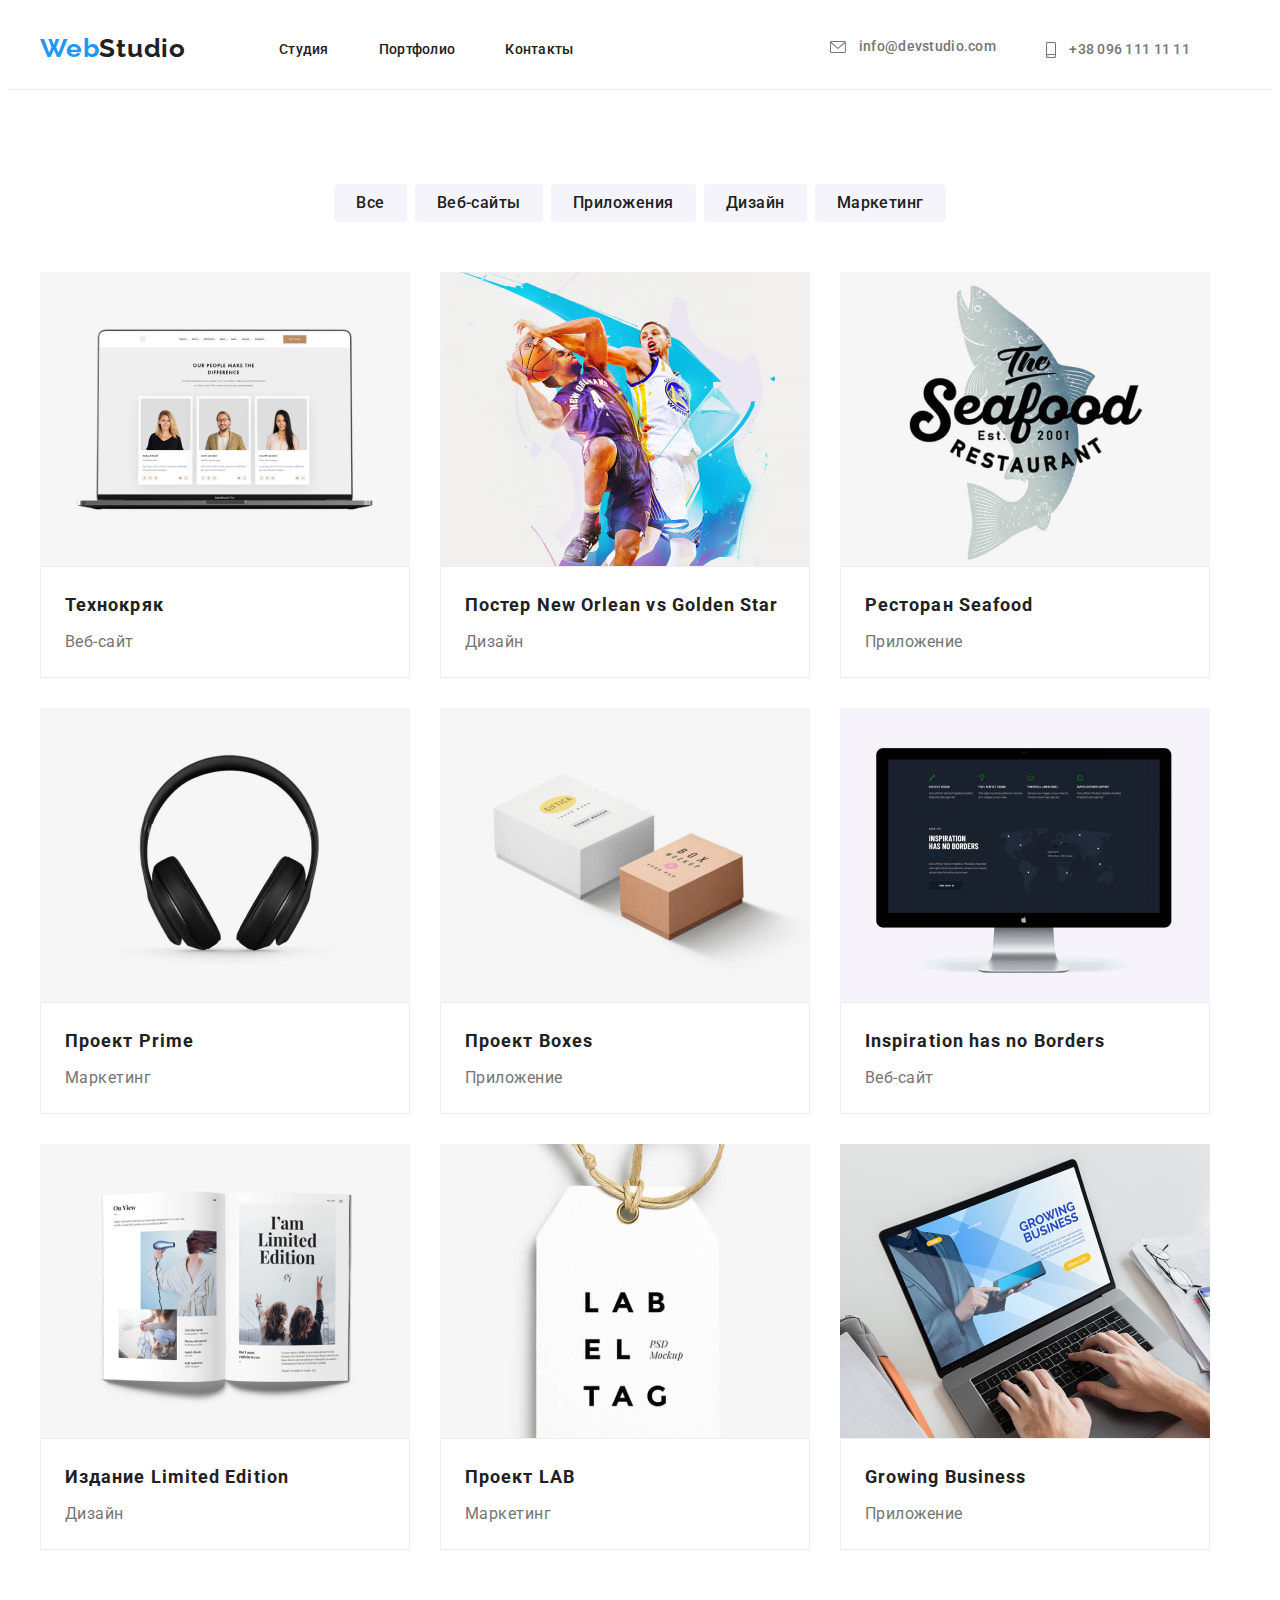
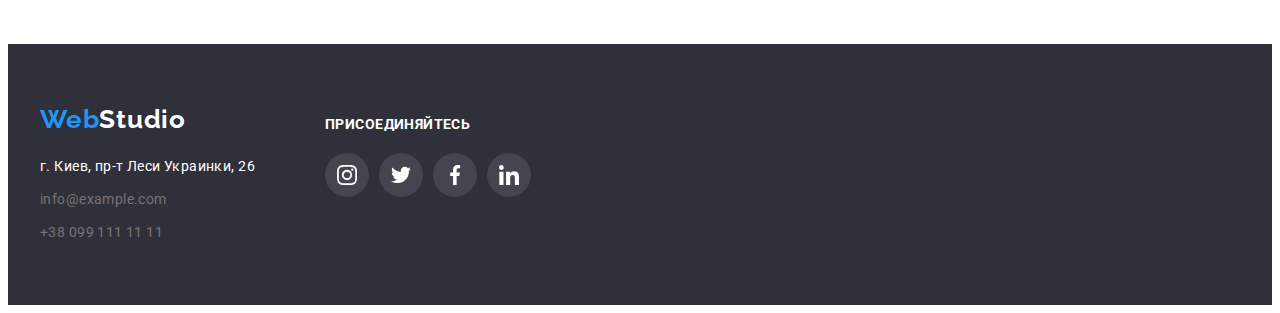
==== portfolio.html @ 6d0e6f1e "Icons" ====
<!DOCTYPE html>
<html lang="ru">
<head>
    <meta charset="UTF-8">
    <meta http-equiv="X-UA-Compatible" content="IE=edge">
    <meta name="viewport" content="width=device-width, initial-scale=1.0">
    <title>Document</title>
    <link rel="preconnect" href="https://fonts.googleapis.com">
    <link rel="preconnect" href="https://fonts.gstatic.com" crossorigin>
    <link
        href="https://fonts.googleapis.com/css2?family=Raleway:wght@700&family=Roboto:wght@400;500;700;900&display=swap"
        rel="stylesheet">
    <link rel="stylesheet" href="https://cdnjs.cloudflare.com/ajax/libs/modern-normalize/1.1.0/modern-normalize.min.css"
        integrity="sha512-wpPYUAdjBVSE4KJnH1VR1HeZfpl1ub8YT/NKx4PuQ5NmX2tKuGu6U/JRp5y+Y8XG2tV+wKQpNHVUX03MfMFn9Q=="
        crossorigin="anonymous" referrerpolicy="no-referrer" />
    <link rel="stylesheet" href="./css/style.css">
</head>    
<body>
    <header class="header">
        <div class="container">
            <nav class="header-navigation">
                <a href="" class="header-logo link" lang="en">Web<span class="header-studio">Studio</span></a>
                <ul class="header-list list">
                    <li class="header-item">
                        <a href="./index.html" class="header-link link">Студия</a>
                    </li>
                    <li class="header-item">
                        <a href="" class="header-link link">Портфолио</a>
                    </li>
                    <li class="header-item">
                        <a href="" class="header-link link">Контакты</a>
                    </li>
                </ul>
            </nav>
            <ul class="header-contacts list">
                <li class="header-contacts-item">
                    <a href="mailto:info@devstudio.com" class="header-mail link">
                        <svg class="header-contacts-icon" width="16" height="12">
                            <use href="./images/sprite.svg#icon-envelope"></use>
                        </svg>
                    info@devstudio.com</a>
                </li>
                <li>
                    <a href="tel:+380961111111" class="header-tel link">
                        <a href="mailto:info@devstudio.com" class="header-mail link">
                            <svg class="header-contacts-icon" width="10" height="16">
                                <use href="./images/sprite.svg#icon-smartphone"></use>
                            </svg>
                    +38 096 111 11 11</a>
                </li>
            </ul>
        </div>
    </header>
    <main>
        <section class="portfolio">
            <div class="container">
                <!--спрятать с помощью css-->
                <h1 class="visually-hidden">Портфолио</h1>
                <ul class="portfolio-filter-list list">
                    <li class="portfolio-filter-item">
                    <button type="button" class="portfolio-filter-button">Все</button>
                    </li>
                    <li class="portfolio-filter-item">
                        <button type="button" class="portfolio-filter-button">Веб-сайты</button>
                    </li>
                    <li class="portfolio-filter-item">
                        <button type="button" class="portfolio-filter-button">Приложения</button>
                    </li>
                    <li class="portfolio-filter-item">
                        <button type="button" class="portfolio-filter-button">Дизайн</button>
                    </li>
                    <li class="portfolio-filter-item">
                        <button type="button" class="portfolio-filter-button">Маркетинг</button>
                    </li>
                </ul>   
                <ul class="portfolio-example-list list">
                    <li class="portfolio-example-item">
                        <img src="./images/portfolio-items/img-1.jpg" class="portfolio-example-img" alt="Открытый ноутбук" width="370" height="294">
                        <div class="portfolio-example-text">
                            <h2 class="portfolio-example-name">Технокряк</h2>
                            <p class="portfolio-example-category">Веб-сайт</p>
                        </div>
                    </li>
                    <li class="portfolio-example-item">
                        <img src="./images/portfolio-items/img-2.jpg" class="portfolio-example-img" alt="Два баскетболиста борятся за мяч" width="370" height="294">
                        <div class="portfolio-example-text">
                            <h2 lang="en" class="portfolio-example-name">Постер New Orlean vs Golden Star</h2>
                            <p class="portfolio-example-category">Дизайн</p>
                        </div>
                    </li>
                    <li class="portfolio-example-item">
                        <img src="./images/portfolio-items/img-3.jpg" class="portfolio-example-img" alt="Рыба логотип ресторана" width="370" height="294">
                        <div class="portfolio-example-text">
                            <h2 lang="en" class="portfolio-example-name">Ресторан Seafood</h2>
                            <p class="portfolio-example-category">Приложение</p>
                        </div>
                    </li>
                    <li class="portfolio-example-item">
                        <img src="./images/portfolio-items/img-4.jpg" class="portfolio-example-img" alt="Наушники" width="370" height="294">
                        <div class="portfolio-example-text">
                            <h2 lang="en" class="portfolio-example-name">Проект Prime</h2>
                            <p class="portfolio-example-category">Маркетинг</p>
                        </div>
                    </li>
                    <li class="portfolio-example-item">
                        <img src="./images/portfolio-items/img-5.jpg" class="portfolio-example-img" alt="Две подарочные коробочки" width="370" height="294">
                        <div class="portfolio-example-text">
                            <h2 lang="en" class="portfolio-example-name">Проект Boxes</h2>
                            <p class="portfolio-example-category">Приложение</p>
                        </div>
                    </li>
                    <li class="portfolio-example-item">
                        <img src="./images/portfolio-items/img-6.jpg" class="portfolio-example-img" alt="Монитор" width="370" height="294">
                        <div class="portfolio-example-text">
                            <h2 lang="en" class="portfolio-example-name">Inspiration has no Borders</h2>
                            <p class="portfolio-example-category">Веб-сайт</p>
                        </div>
                    </li>
                    <li class="portfolio-example-item">
                        <img src="./images/portfolio-items/img-7.jpg" class="portfolio-example-img" alt="Открытая книга" width="370" height="294">
                        <div class="portfolio-example-text">
                            <h2 lang="en" class="portfolio-example-name">Издание Limited Edition</h2>
                            <p class="portfolio-example-category">Дизайн</p>
                        </div>
                    </li>
                    <li class="portfolio-example-item">
                        <img src="./images/portfolio-items/img-8.jpg" class="portfolio-example-img" alt="Бирка" width="370" height="294">
                        <div class="portfolio-example-text">
                            <h2 lang="en" class="portfolio-example-name">Проект LAB</h2>
                            <p class="portfolio-example-category">Маркетинг</p>
                        </div>
                    </li>
                    <li class="portfolio-example-item">
                        <img src="./images/portfolio-items/img-9.jpg" class="portfolio-example-img" alt="Ноутбук за которым работают" width="370" height="294">
                        <div class="portfolio-example-text">
                            <h2 lang="en" class="portfolio-example-name">Growing Business</h2>
                            <p class="portfolio-example-category">Приложение</p>
                        </div>
                    </li>
                </ul>
                </div>
        </section>
        
    </main>
    <footer class="footer">
        <div class="container">
            <div class="footer-logo-address">
                <a href="" class="footer-logo link" lang="en">Web<span class="footer-studio">Studio</span></a>
                <address class="address">
                    <ul class="address-list list">
                        <li class="address-item">
                            <a href="https://goo.gl/maps/ack8c37ZbApfRKhZ8" class="address-map link" target="_blank"
                                rel="noopener noreferrer">г. Киев, пр-т Леси Украинки, 26</a>
                        </li>
                        <li class="address-item">
                            <a href="mailto:info@example.com" class="address-mail link">info@example.com</a>
                        </li>
                        <li class="address-item">
                            <a href="tel:+380991111111" class="address-tel link">+38 099 111 11 11</a>
                        </li>
                    </ul>
                </address>
            </div>
            <div>
                <h3 class="social-title">присоединяйтесь</h3>
                <ul class="social-icon-list list">
                    <li class="social-icon-item">
                        <a href="" class="social-icon-link link">
                            <svg class="footer-social-icon" width="20" height="20">
                                <use href="./images/sprite.svg#icon-instagram-2">
                                </use>
                            </svg>
                        </a>
                    </li>
                    <li class="social-icon-item">
                        <a href="" class="social-icon-link link">
                            <svg class="footer-social-icon" width="20" height="20">
                                <use href="./images/sprite.svg#icon-twitter-1">
                                </use>
                            </svg>
                        </a>
                    </li>
                    <li class="social-icon-item">
                        <a href="" class="social-icon-link link">
                            <svg class="footer-social-icon" width="20" height="20">
                                <use href="./images/sprite.svg#icon-facebook-1">
                                </use>
                            </svg>
                        </a>
                    </li>
                    <li class="social-icon-item">
                        <a href="" class="social-icon-link link">
                            <svg class="footer-social-icon" width="20" height="20">
                                <use href="./images/sprite.svg#icon-linkedin-1">
                                </use>
                            </svg>
                        </a>
                    </li>
                </ul>
            </div>
        </div>
    </footer>
</body>    
</html>
---- css/style.css ----
:root {
  --main-title-color: #212121;
  --main-text-color: #757575;
  --accent-color: #2196f3;
}
body {
  font-family: 'Roboto', sans-serif;
}
p,
h1,
h2,
h3,
h4,
h5,
h6 {
  margin-top: 0;
  margin-bottom: 0;
}
ul {
  margin-top: 0;
  margin-bottom: 0;
  padding-left: 0;
}
.list {
  list-style: none;
}
.link {
  text-decoration: none;
}
.visually-hidden {
  position: absolute;
  width: 1px;
  height: 1px;
  margin: -1px;
  padding: 0;
  overflow: hidden;
  border: 0;
  clip: rect(0 0 0 0);
}
.container {
  width: 1200px;
  padding-left: 15px;
  padding-right: 15px;
  margin: 0 auto;
}
/*-----HEADER-----*/
.header {
  padding-top: 25px;
  padding-bottom: 25px;
  border-bottom: 1px solid #ececec;
  background-color: #ffffff;
}
.header-logo {
  font-family: 'Raleway', sans-serif;
  font-weight: 700;
  font-size: 26px;
  line-height: 1.19;
  letter-spacing: 0.03em;
  color: var(--accent-color);
  margin-right: 93px;
}
.header-studio {
  color: #212121;
}
.header-link {
  font-weight: 500;
  font-size: 14px;
  line-height: 1.14;
  letter-spacing: 0.02em;
  color: #212121;
}
.header-link:hover,
.header-link:focus {
  color: var(--accent-color);
}
.header-mail {
  font-weight: 500;
  font-size: 14px;
  line-height: 1.14;
  letter-spacing: 0.02em;
  color: var(--main-text-color);
  margin-right: 50px;
}
.header-tel {
  font-weight: 500;
  font-size: 14px;
  line-height: 1.14;
  letter-spacing: 0.02em;
  color: var(--main-text-color);
}
.header-mail:hover,
.header-mail:focus {
  color: var(--accent-color);
}
.header-tel:hover,
.header-tel:focus {
  color: var(--accent-color);
}
.header-contacts-item {
  display: flex;
}
.header-contacts-icon {
  margin-right: 10px;
  fill: currentColor;
  vertical-align: middle;
}
.header-navigation {
  display: flex;
  align-items: center;
}
.header-list {
  display: flex;
}
.header-contacts {
  display: flex;
}
.header .container {
  display: flex;
  align-items: center;
}
.header-contacts {
  margin-left: auto;
}
.header-item:not(:last-child) {
  margin-right: 50px;
}
/*-----Hero-----*/
.hero {
  padding-top: 200px;
  padding-bottom: 200px;
  background-image: linear-gradient(rgba(47, 48, 58, 0.4), rgba(47, 48, 58, 0.4)),
    url(../images/background/Img-hero.jpg);
  background-repeat: no-repeat;
  background-position: center;
  background-size: cover;
  max-width: 1600px;
  margin: auto;
}
.hero-button {
  display: block;
  min-width: 200px;
  height: 50px;
  font-weight: 700;
  font-size: 16px;
  line-height: 1.88;
  letter-spacing: 0.06em;
  color: #ffffff;
  background-color: #2196f3;
  padding: 10px 32px;
  cursor: pointer;
  border: 0px;
  border-radius: 4px;
  margin-right: auto;
  margin-left: auto;
}
.hero-button:hover,
.hero-button:focus {
  background-color: #188ce8;
}
.hero-title {
  font-weight: 900;
  font-size: 44px;
  line-height: 1.36;
  letter-spacing: 0.06em;
  color: #ffffff;
  text-transform: uppercase;
  text-align: center;
  margin-bottom: 30px;
}
/*-----ADVANTAGES-----*/
.advantages {
  padding-top: 94px;
  padding-bottom: 94px;
}
.advantages-list {
  display: flex;
}
.advantages-item:not(:last-child) {
  margin-right: 30px;
}
.advantages-item {
  width: 270px;
  height: 251px;
}
.advantages-icon-box {
  display: flex;
  width: 270px;
  height: 120px;
  align-items: center;
  justify-content: center;
  border-radius: 4px;
  background-color: #f5f4fa;
  margin-bottom: 30px;
}
.advantages-title {
  font-weight: 700;
  font-size: 14px;
  line-height: 1.14;
  letter-spacing: 0.03em;
  color: var(--main-title-color);
  text-transform: uppercase;
  margin-bottom: 10px;
}
.advantages-text {
  font-weight: 400;
  font-size: 14px;
  line-height: 1.71;
  letter-spacing: 0.03em;
  color: var(--main-text-color);
}
/*-----SERVICE-----*/
.service {
  padding-bottom: 94px;
}
.service-title {
  font-weight: 700;
  font-size: 36px;
  line-height: 1.17;
  letter-spacing: 0.03em;
  color: var(--main-title-color);
  text-align: center;
  margin-bottom: 50px;
}
.service-list {
  display: flex;
  margin-left: -30px;
}
.service-item {
  width: 370px;
}
.service-item {
  flex-basis: calc(100% / 3 -30px);
  margin-left: 30px;
}
/*-----TEAM-----*/
.team {
  padding-top: 94px;
  padding-bottom: 94px;
  background-color: #f5f4fa;
}
.team-list {
  display: flex;
  margin-left: -30px;
}
.team-item {
  width: 270px;
  background-color: #ffffff;
  border-bottom-left-radius: 4px;
  border-bottom-right-radius: 4px;
  box-shadow: 0px 2px 1px 0px rgba(0, 0, 0, 0.2), 0px 1px 1px 0px rgba(0, 0, 0, 0.14),
    0px 1px 3px 0px rgba(0, 0, 0, 0.12);
}
.team-item {
  flex-basis: calc(100% / 4 - 30px);
  margin-left: 30px;
}
.team-title {
  font-weight: 700;
  font-size: 36px;
  line-height: 1.17;
  letter-spacing: 0.03em;
  color: var(--main-title-color);
  text-align: center;
  margin-bottom: 50px;
}
.team-text {
  text-align: center;
  padding-top: 30px;
  padding-bottom: 30px;
}
.team-name {
  font-weight: 500;
  font-size: 16px;
  line-height: 1.19;
  letter-spacing: 0.03em;
  color: #212121;
  margin-bottom: 10px;
}
.team-position {
  font-weight: 400;
  font-size: 16px;
  line-height: 1.19;
  letter-spacing: 0.03em;
  color: var(--main-text-color);
  margin-bottom: 16px;
}
.team-icon-list {
  display: flex;
  justify-content: center;
}
.team-icon-item:not(:last-child) {
  margin-right: 10px;
}
.team-icon-link {
  display: flex;
  width: 44px;
  height: 44px;
  align-items: center;
  justify-content: center;
  border-radius: 50%;
  background-color: #ffffff;
}
.icon-social {
  fill: #afb1b8;
}
.team-icon-link:hover .icon-social,
.team-icon-link:focus .icon-social {
  fill: #ffffff;
}
.team-icon-link:hover,
.team-icon-link:focus {
  background-color: var(--accent-color);
}
/*-----CLIENT-----*/

.client-title {
  font-weight: 700;
  font-size: 36px;
  line-height: 1.17;
  letter-spacing: 0.03em;
  color: var(--main-title-color);
  text-align: center;
  margin-bottom: 50px;
  padding-top: 94px;
}
.client-list {
  padding-bottom: 94px;
  display: flex;
  margin-left: -30px;
}
.client-icon-link {
  display: flex;
  width: 170px;
  height: 92px;
  align-items: center;
  justify-content: center;
  border: 1px solid #afb1b8;
  border-radius: 4px;
}
.client-item {
  flex-basis: calc(100% / 5 - 30px);
  margin-left: 30px;
}
.icon-company {
  fill: #afb1b8;
}
.icon-company:hover,
.icon-company:focus {
  fill: #2196f3;
}
.client-icon-link:hover,
.client-icon-link:focus {
  border-color: #2196f3;
}

/*-----FOOTER-----*/
.footer {
  padding-top: 60px;
  padding-bottom: 60px;
  background-color: #2f303a;
}
.footer .container {
  display: flex;
}
.footer-logo-address {
  margin-right: 70px;
}
.footer-logo {
  display: inline-block;
  font-family: 'Raleway', sans-serif;
  font-weight: 700;
  font-size: 26px;
  line-height: 1.19;
  letter-spacing: 0.03em;
  color: var(--accent-color);
  margin-bottom: 20px;
}
.footer-studio {
  color: #ffffff;
}
.address-item:not(:last-child) {
  margin-bottom: 9px;
}
.address-map {
  font-weight: 400;
  font-size: 14px;
  line-height: 1.71;
  letter-spacing: 0.03em;
  color: #ffffff;
}
.address-mail {
  font-weight: 400;
  font-size: 14px;
  line-height: 1.71;
  letter-spacing: 0.03em;
  color: var(--main-text-color);
}
.address-tel {
  font-weight: 400;
  font-size: 14px;
  line-height: 1.71;
  letter-spacing: 0.03em;
  color: var(--main-text-color);
}
.address-map:hover,
.address-map:focus {
  color: var(--accent-color);
}
.address-mail:hover,
.address-mail:focus {
  color: var(--accent-color);
}
.address-tel:hover,
.address-tel:focus {
  color: var(--accent-color);
}
.address {
  font-style: normal;
}
.social-title {
  font-weight: 700;
  font-size: 14px;
  line-height: 1.17;
  letter-spacing: 0.03em;
  color: #ffffff;
  text-transform: uppercase;
  margin-bottom: 20px;
  padding-top: 12px;
}
.social-icon-link {
  display: flex;
  width: 44px;
  height: 44px;
  align-items: center;
  justify-content: center;
  border-radius: 50%;
  background-color: rgba(255, 255, 255, 0.1);
}
.social-icon-link:hover,
.social-icon-link:focus {
  background-color: var(--accent-color);
}
.footer-social-icon {
  fill: #ffffff;
}
.social-icon-list {
  display: flex;
}
.social-icon-item:not(:last-child) {
  margin-right: 10px;
}

/*-----PORTFOLIO-FILTER-----*/
.portfolio {
  padding-top: 94px;
  padding-bottom: 94px;
}
.portfolio-filter-list {
  display: flex;
  margin-bottom: 50px;
  justify-content: center;
}
.portfolio-filter-item:not(:last-child) {
  margin-right: 8px;
}
.portfolio-filter-button {
  font-family: 'Roboto', sans-serif;
  font-weight: 500;
  font-size: 16px;
  line-height: 1.63;
  letter-spacing: 0.03em;
  color: #212121;
  background-color: #f5f4fa;
  cursor: pointer;
  border-radius: 4px;
  border: 0px;
  padding: 6px 22px;
}
.portfolio-filter-button:hover,
.portfolio-filter-button:focus {
  background-color: #2196f3;
  color: #ffffff;
  box-shadow: 0px 2px 2px 0px rgba(0, 0, 0, 0.12), 0px 1px 2px 0px rgba(0, 0, 0, 0.08),
    0px 3px 1px 0px rgba(0, 0, 0, 0.1);
}
/*-----PORTFOLIO-EXAMPLE-----*/
.portfolio-example-name {
  font-weight: 700;
  font-size: 18px;
  line-height: 2;
  letter-spacing: 0.06em;
  color: #212121;
  margin-bottom: 4px;
}
.portfolio-example-category {
  font-weight: 400;
  font-size: 16px;
  line-height: 1.88;
  letter-spacing: 0.03em;
  color: #757575;
}
.portfolio-example-list {
  display: flex;
  flex-wrap: wrap;
  margin-left: -30px;
  margin-bottom: -30px;
}
.portfolio-example-item {
  width: 370px;
}
.portfolio-example-item {
  flex-basis: calc(100% / 9 - 30px);
  margin-left: 30px;
  margin-bottom: 30px;
}
.portfolio-example-item:hover {
  box-shadow: 1px 4px 6px 0px rgba(0, 0, 0, 0.16), 0px 4px 4px 0px rgba(0, 0, 0, 0.06),
    0px 1px 1px 0px rgba(0, 0, 0, 0.12);
  cursor: pointer;
}
.portfolio-example-text {
  border: 1px solid #eeeeee;
  padding-top: 20px;
  padding-bottom: 20px;
  padding-left: 24px;
  padding-right: 24px;
}
.portfolio-example-img {
  display: block;
}
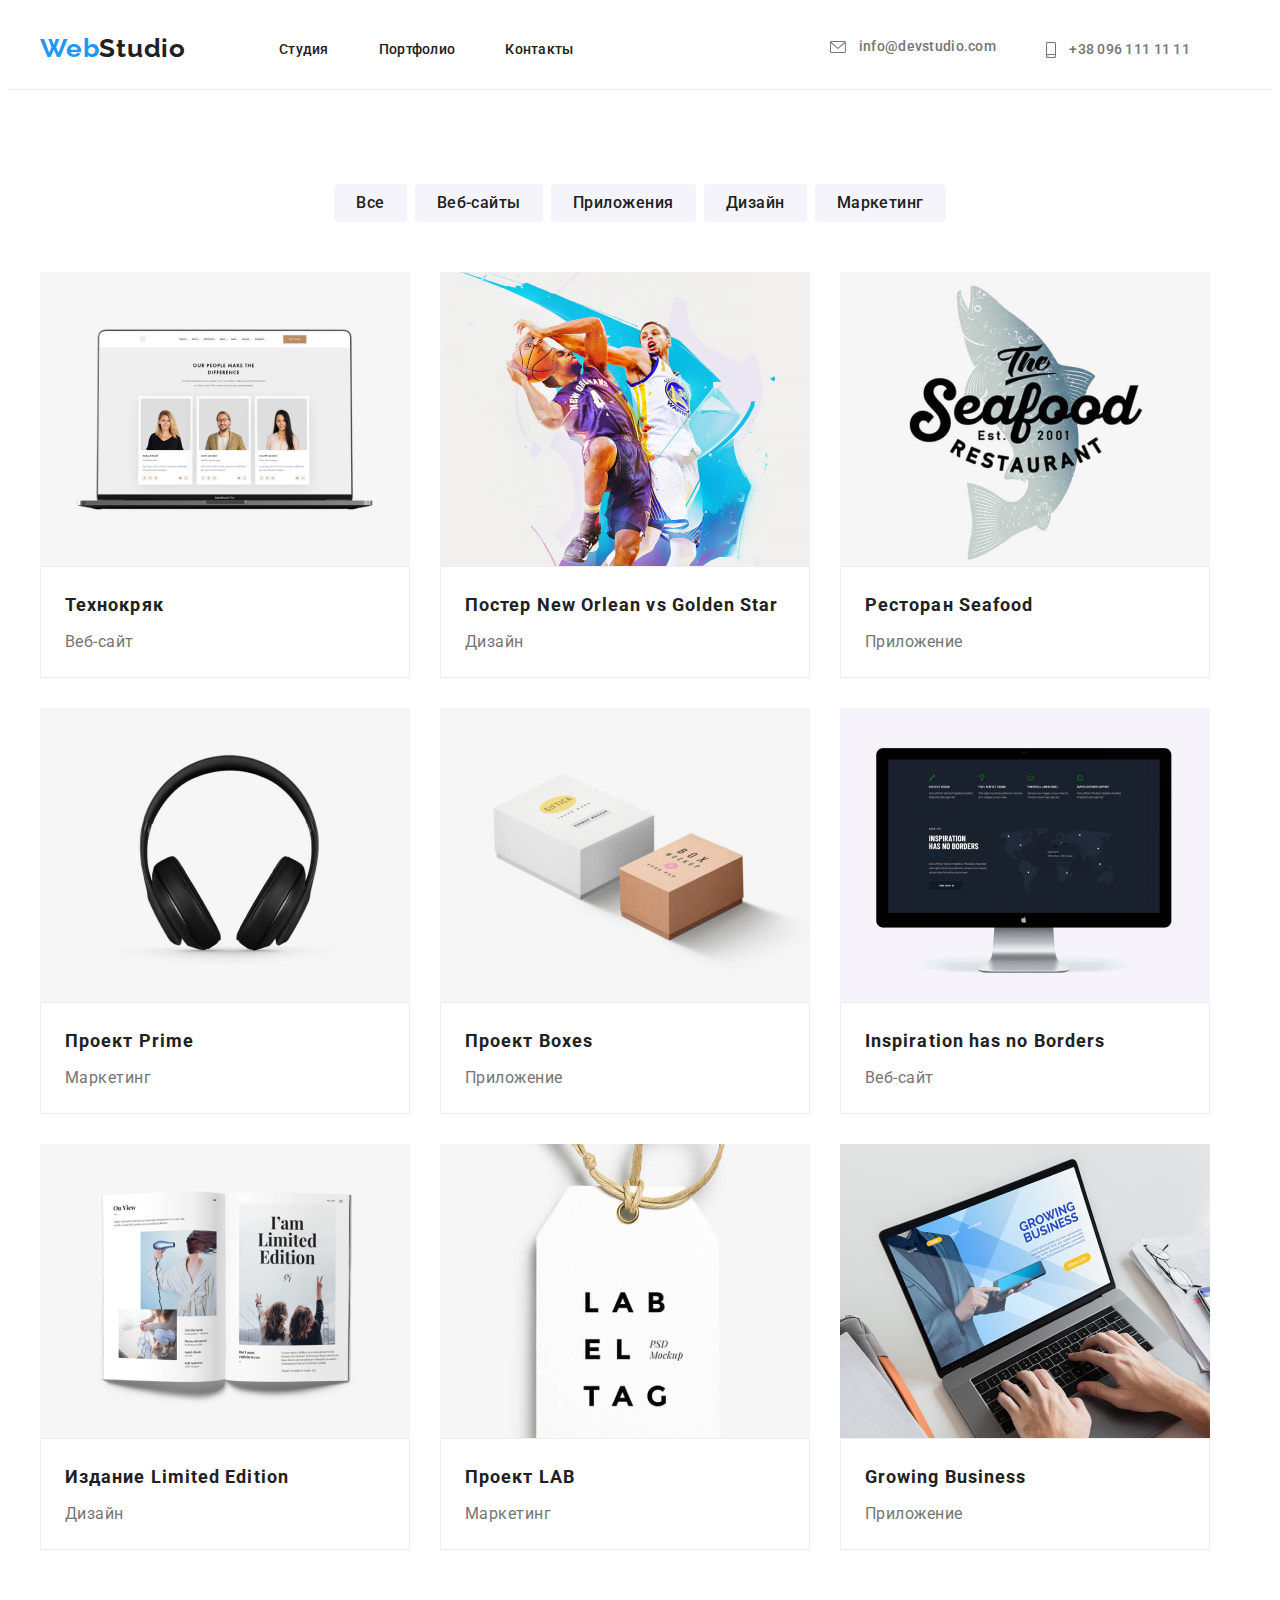
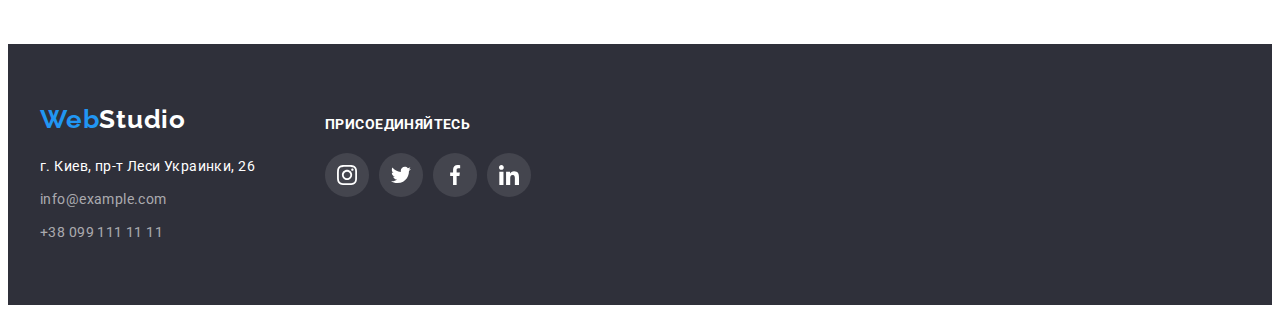
==== commit 08040c7e: "Сorrection of the mentor's remarks" ====
--- a/portfolio.html
+++ b/portfolio.html
@@ -165,7 +165,7 @@
                 <h3 class="social-title">присоединяйтесь</h3>
                 <ul class="social-icon-list list">
                     <li class="social-icon-item">
-                        <a href="" class="social-icon-link link">
+                        <a href="#" class="social-icon-link link">
                             <svg class="footer-social-icon" width="20" height="20">
                                 <use href="./images/sprite.svg#icon-instagram-2">
                                 </use>
@@ -173,7 +173,7 @@
                         </a>
                     </li>
                     <li class="social-icon-item">
-                        <a href="" class="social-icon-link link">
+                        <a href="#" class="social-icon-link link">
                             <svg class="footer-social-icon" width="20" height="20">
                                 <use href="./images/sprite.svg#icon-twitter-1">
                                 </use>
@@ -181,7 +181,7 @@
                         </a>
                     </li>
                     <li class="social-icon-item">
-                        <a href="" class="social-icon-link link">
+                        <a href="#" class="social-icon-link link">
                             <svg class="footer-social-icon" width="20" height="20">
                                 <use href="./images/sprite.svg#icon-facebook-1">
                                 </use>
@@ -189,7 +189,7 @@
                         </a>
                     </li>
                     <li class="social-icon-item">
-                        <a href="" class="social-icon-link link">
+                        <a href="#" class="social-icon-link link">
                             <svg class="footer-social-icon" width="20" height="20">
                                 <use href="./images/sprite.svg#icon-linkedin-1">
                                 </use>
--- a/css/style.css
+++ b/css/style.css
@@ -344,13 +344,13 @@
 .icon-company {
   fill: #afb1b8;
 }
-.icon-company:hover,
-.icon-company:focus {
-  fill: #2196f3;
-}
 .client-icon-link:hover,
 .client-icon-link:focus {
   border-color: #2196f3;
+}
+.client-icon-link:hover .icon-company,
+.client-icon-link:focus .icon-company {
+  fill: #2196f3;
 }
 
 /*-----FOOTER-----*/
@@ -393,14 +393,14 @@
   font-size: 14px;
   line-height: 1.71;
   letter-spacing: 0.03em;
-  color: var(--main-text-color);
+  color: rgba(255, 255, 255, 0.6);
 }
 .address-tel {
   font-weight: 400;
   font-size: 14px;
   line-height: 1.71;
   letter-spacing: 0.03em;
-  color: var(--main-text-color);
+  color: rgba(255, 255, 255, 0.6);
 }
 .address-map:hover,
 .address-map:focus {
